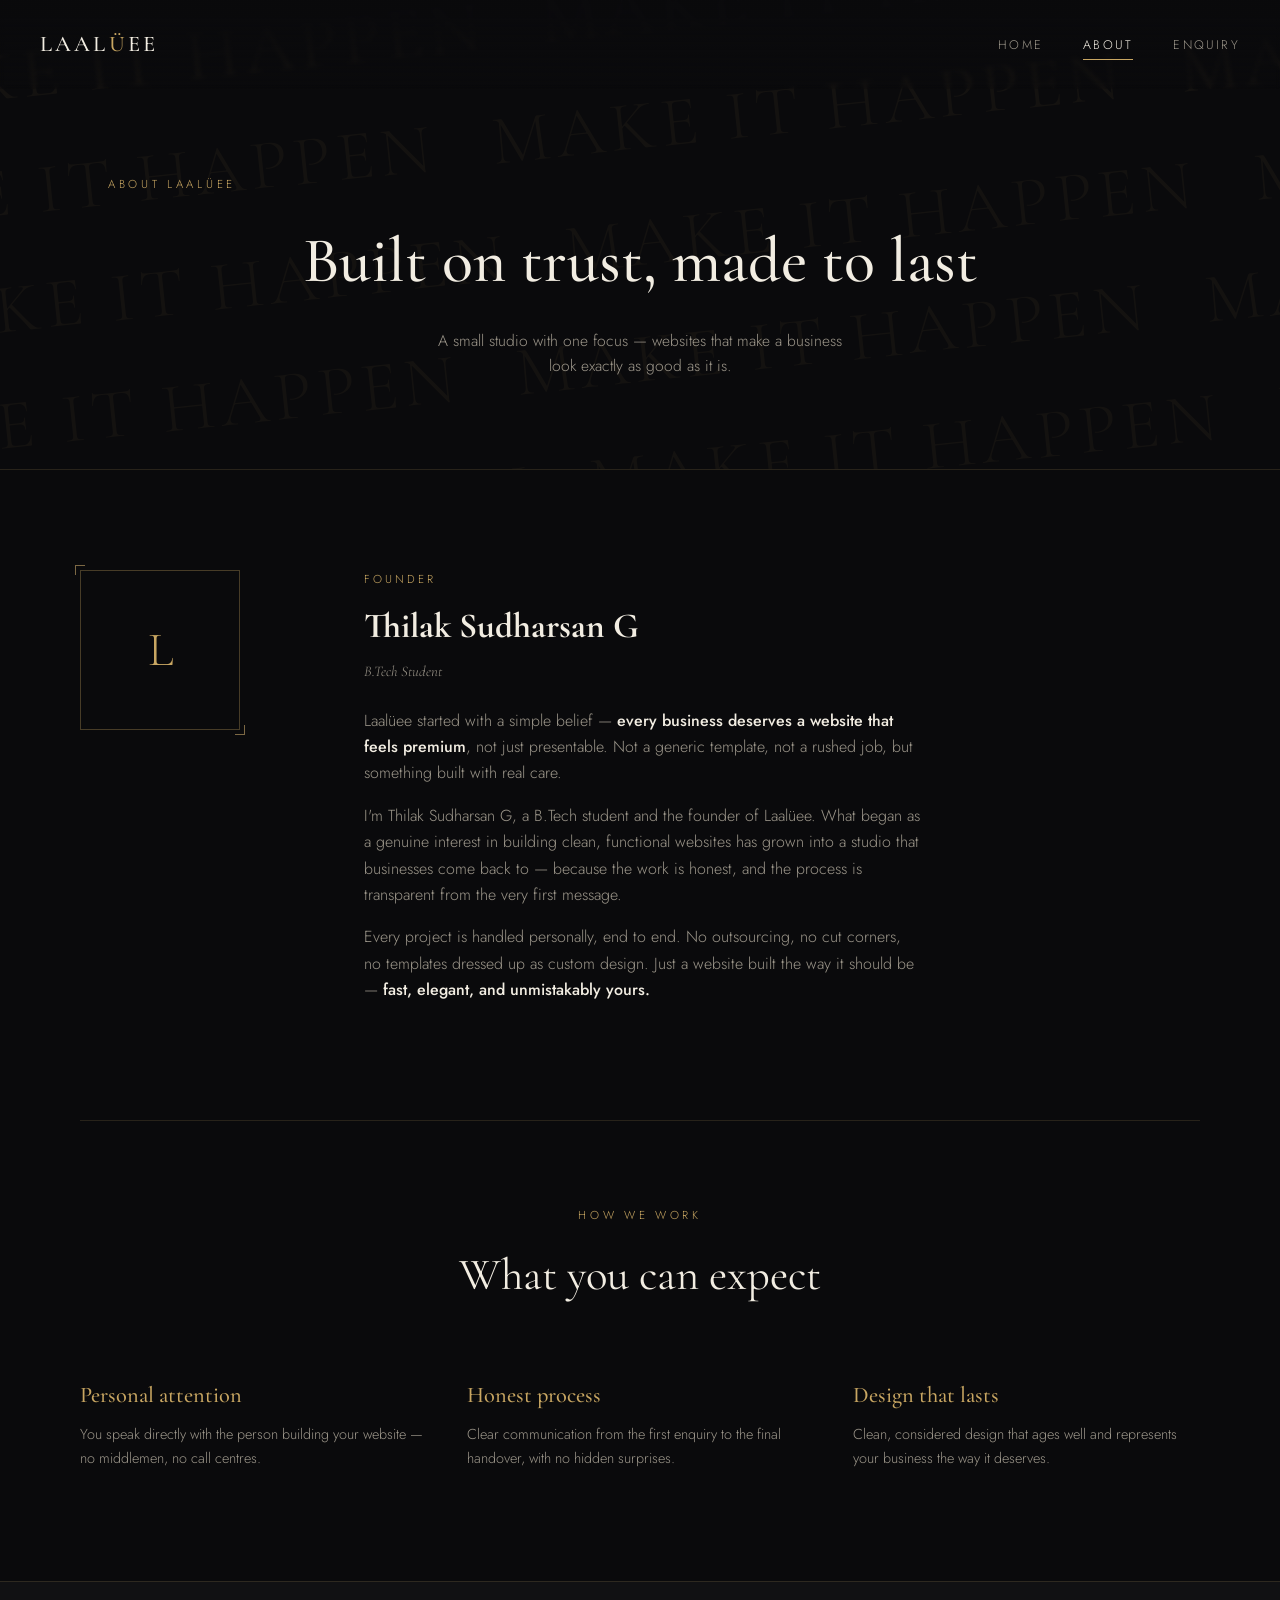
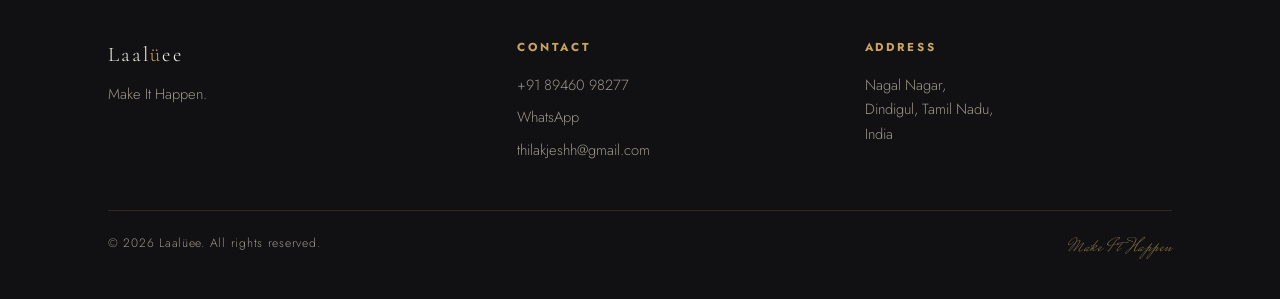
==== about.html @ b460e50b "Add files via upload" ====
<!DOCTYPE html>
<html lang="en">
<head>
<meta charset="UTF-8">
<meta name="viewport" content="width=device-width, initial-scale=1.0">
<title>About — Laalüee</title>
<meta name="description" content="Meet Laalüee — founded by Thilak Sudharsan G, building clean, trustworthy websites for small businesses.">
<link rel="stylesheet" href="styles.css">
</head>
<body>

<div class="loader" id="pageLoader" aria-hidden="true">
  <div class="loader-inner">
    <span class="loader-ghost">Laä</span>
    <span class="loader-ink">Laä</span>
  </div>
</div>

<nav class="site-nav">
  <a href="index.html" class="logo" data-nav>Laal<span>ü</span>ee</a>
  <ul>
    <li><a href="index.html" data-nav>Home</a></li>
    <li><a href="about.html" data-nav>About</a></li>
    <li><a href="enquiry.html" data-nav>Enquiry</a></li>
  </ul>
</nav>

<header class="page-hero">
  <div class="watermark" id="watermark" aria-hidden="true"></div>
  <div class="container">
    <p class="eyebrow" style="text-align:center;">About Laalüee</p>
    <h1>Built on trust, made to last</h1>
    <p class="lede">A small studio with one focus — websites that make a business look exactly as good as it is.</p>
  </div>
</header>

<section class="container founder">
  <div class="founder-mark" aria-hidden="true">L</div>
  <div>
    <p class="founder-role">Founder</p>
    <h2 class="founder-name">Thilak Sudharsan G</h2>
    <p class="founder-title">B.Tech Student</p>
    <div class="founder-bio">
      <p>Laalüee started with a simple belief — <strong>every business deserves a website that feels premium</strong>, not just presentable. Not a generic template, not a rushed job, but something built with real care.</p>
      <p>I'm Thilak Sudharsan G, a B.Tech student and the founder of Laalüee. What began as a genuine interest in building clean, functional websites has grown into a studio that businesses come back to — because the work is honest, and the process is transparent from the very first message.</p>
      <p>Every project is handled personally, end to end. No outsourcing, no cut corners, no templates dressed up as custom design. Just a website built the way it should be — <strong>fast, elegant, and unmistakably yours.</strong></p>
    </div>
  </div>
</section>

<section class="values container">
  <div class="options-head">
    <p class="eyebrow">How we work</p>
    <h2>What you can expect</h2>
  </div>
  <div class="values-grid">
    <div>
      <h3>Personal attention</h3>
      <p>You speak directly with the person building your website — no middlemen, no call centres.</p>
    </div>
    <div>
      <h3>Honest process</h3>
      <p>Clear communication from the first enquiry to the final handover, with no hidden surprises.</p>
    </div>
    <div>
      <h3>Design that lasts</h3>
      <p>Clean, considered design that ages well and represents your business the way it deserves.</p>
    </div>
  </div>
</section>

<footer class="site-footer">
  <div class="container">
    <div class="footer-grid">
      <div class="footer-col">
        <div class="footer-brand">Laal<span>ü</span>ee</div>
        <p>Make It Happen.</p>
      </div>
      <div class="footer-col">
        <h4>Contact</h4>
        <a href="tel:+918946098277">+91 89460 98277</a>
        <a href="https://wa.me/918946098277" target="_blank" rel="noopener">WhatsApp</a>
        <a href="mailto:thilakjeshh@gmail.com">thilakjeshh@gmail.com</a>
      </div>
      <div class="footer-col">
        <h4>Address</h4>
        <p>Nagal Nagar,<br>Dindigul, Tamil Nadu,<br>India</p>
      </div>
    </div>
    <div class="footer-bottom">
      <span>&copy; <span id="year"></span> Laalüee. All rights reserved.</span>
      <span class="script">Make It Happen</span>
    </div>
  </div>
</footer>

<script src="script.js"></script>
<script>document.getElementById("year").textContent = new Date().getFullYear();</script>
</body>
</html>
---- styles.css ----
/* =========================================================
   Laalüee — Premium website design tokens & base styles
   ========================================================= */

@import url('https://fonts.googleapis.com/css2?family=Cormorant+Garamond:wght@300;400;500;600&family=Jost:wght@300;400;500;600&family=Mrs+Saint+Delafield&display=swap');

:root{
  /* --- Colour system (deliberately restrained) --- */
  --bg:          #0a0a0c;   /* near-black, warm undertone */
  --bg-soft:     #111113;
  --surface:     #17171a;
  --line:        rgba(200,166,98,0.16);
  --line-strong: rgba(200,166,98,0.32);

  --ink:         #f2ede2;   /* warm ivory text */
  --ink-dim:     #9c968a;   /* muted stone */

  --gold:        #c8a662;   /* champagne gold accent */
  --gold-soft:   rgba(200,166,98,0.10);
  --gold-dim:    #7c6844;

  --font-display: 'Cormorant Garamond', serif;
  --font-body:    'Jost', sans-serif;
  --font-script:  'Mrs Saint Delafield', cursive;

  --ease: cubic-bezier(.22,.61,.36,1);
}

*,*::before,*::after{ box-sizing: border-box; }

html{ scroll-behavior: smooth; }

body{
  margin:0;
  background: var(--bg);
  color: var(--ink);
  font-family: var(--font-body);
  font-weight: 300;
  line-height: 1.65;
  -webkit-font-smoothing: antialiased;
  overflow-x: hidden;
}

a{ color: inherit; text-decoration: none; }

img{ max-width: 100%; display:block; }

::selection{ background: var(--gold); color: #0a0a0c; }

:focus-visible{
  outline: 1px solid var(--gold);
  outline-offset: 4px;
}

.container{
  width: 100%;
  max-width: 1120px;
  margin: 0 auto;
  padding: 0 28px;
}

.eyebrow{
  display:inline-block;
  font-family: var(--font-body);
  font-size: 0.72rem;
  letter-spacing: 0.32em;
  text-transform: uppercase;
  color: var(--gold);
  margin: 0 0 14px;
}

.rule{
  width: 46px;
  height: 1px;
  background: var(--line-strong);
  margin: 22px auto;
}

/* =========================================================
   Navigation
   ========================================================= */

.site-nav{
  position: fixed;
  top:0; left:0; right:0;
  z-index: 40;
  display:flex;
  align-items:center;
  justify-content: space-between;
  padding: 26px 40px;
  background: linear-gradient(to bottom, rgba(10,10,12,0.92) 20%, rgba(10,10,12,0));
  backdrop-filter: blur(2px);
}

.site-nav .logo{
  font-family: var(--font-display);
  font-size: 1.4rem;
  letter-spacing: 0.14em;
  color: var(--ink);
  font-weight: 500;
}
.site-nav .logo span{ color: var(--gold); }

.site-nav ul{
  list-style:none;
  display:flex;
  gap: 40px;
  margin:0; padding:0;
}

.site-nav a{
  font-size: 0.78rem;
  letter-spacing: 0.18em;
  text-transform: uppercase;
  color: var(--ink-dim);
  transition: color .3s var(--ease);
  position: relative;
}
.site-nav a::after{
  content:"";
  position:absolute; left:0; right:0; bottom:-6px;
  height:1px; background: var(--gold);
  transform: scaleX(0); transform-origin: right;
  transition: transform .35s var(--ease);
}
.site-nav a:hover,
.site-nav a.active{ color: var(--ink); }
.site-nav a:hover::after,
.site-nav a.active::after{ transform: scaleX(1); transform-origin: left; }

.nav-toggle{ display:none; }

@media (max-width: 640px){
  .site-nav{ padding: 20px 22px; }
  .site-nav .logo{ font-size: 1.15rem; }
  .site-nav ul{ gap: 22px; }
  .site-nav a{ font-size: 0.68rem; letter-spacing: 0.12em; }
}

/* =========================================================
   Watermark texture — the slogan, tiled, as fabric
   ========================================================= */

.watermark{
  position: absolute;
  inset: -10% -10%;
  z-index: 0;
  display:flex;
  flex-direction: column;
  justify-content: space-evenly;
  transform: rotate(-6deg);
  pointer-events: none;
  user-select: none;
  opacity: 0.05;
}
.watermark-row{
  display:flex;
  gap: 3.5rem;
  white-space: nowrap;
  font-family: var(--font-display);
  font-size: clamp(2.4rem, 6vw, 4.4rem);
  letter-spacing: 0.08em;
  color: var(--gold);
  text-transform: uppercase;
}
.watermark-row span{ opacity: 1; }
.watermark-row:nth-child(even){ transform: translateX(-4%); }

/* =========================================================
   Hero (home)
   ========================================================= */

.hero{
  position: relative;
  min-height: 100svh;
  display:flex;
  align-items:center;
  justify-content:center;
  text-align:center;
  overflow:hidden;
  border-bottom: 1px solid var(--line);
}

.hero-content{
  position: relative;
  z-index: 2;
  padding-top: 40px;
}

.brand-name{
  font-family: var(--font-display);
  font-weight: 500;
  font-size: clamp(3.2rem, 9vw, 6.4rem);
  letter-spacing: 0.06em;
  margin: 0;
  color: var(--ink);
  opacity: 0;
  transform: translateY(18px);
  animation: rise .9s var(--ease) .15s forwards;
}
.brand-name .dot{ color: var(--gold); }

.brand-slogan{
  font-family: var(--font-script);
  font-size: clamp(1.8rem, 3.4vw, 2.6rem);
  color: var(--gold);
  margin: 6px 0 0;
  font-weight: 400;
  opacity: 0;
  transform: translateY(14px);
  animation: rise .9s var(--ease) .5s forwards;
}

.hero-sub{
  font-family: var(--font-body);
  font-size: 0.78rem;
  letter-spacing: 0.3em;
  text-transform: uppercase;
  color: var(--ink-dim);
  margin-top: 18px;
  opacity: 0;
  animation: rise .9s var(--ease) .8s forwards;
}

@keyframes rise{ to{ opacity:1; transform: translateY(0); } }

/* scroll cue */
.scroll-cue{
  position:absolute; bottom: 34px; left:50%;
  transform: translateX(-50%);
  z-index: 2;
  width:1px; height: 46px;
  background: linear-gradient(to bottom, transparent, var(--gold-dim));
}
.scroll-cue::after{
  content:"";
  position:absolute; top:0; left:-2px;
  width:5px; height:5px; border-radius:50%;
  background: var(--gold);
  animation: drip 2.2s ease-in-out infinite;
}
@keyframes drip{
  0%{ top:0; opacity:0; }
  15%{ opacity:1; }
  85%{ opacity:1; }
  100%{ top:100%; opacity:0; }
}

/* =========================================================
   Marquee — pricing + slogan, always moving
   ========================================================= */

.marquee{
  position: relative;
  border-top: 1px solid var(--line);
  border-bottom: 1px solid var(--line);
  background: var(--bg-soft);
  overflow: hidden;
  padding: 18px 0;
}
.marquee-track{
  display:flex;
  width: max-content;
  animation: scroll-left 28s linear infinite;
}
.marquee-track span{
  font-family: var(--font-body);
  font-size: 0.92rem;
  letter-spacing: 0.14em;
  text-transform: uppercase;
  color: var(--ink-dim);
  padding: 0 2.4rem;
  white-space: nowrap;
  display:flex;
  align-items:center;
  gap: 2.4rem;
}
.marquee-track span.price{ color: var(--ink); }
.marquee-track span.slogan{
  font-family: var(--font-script);
  font-size: 1.5rem;
  color: var(--gold);
  text-transform: none;
  letter-spacing: 0.02em;
}
.marquee-track .divider{ color: var(--gold-dim); }

@keyframes scroll-left{
  from{ transform: translateX(0); }
  to{ transform: translateX(-50%); }
}

@media (prefers-reduced-motion: reduce){
  .marquee-track{ animation: none; }
  .brand-name,.brand-slogan,.hero-sub{ animation: none; opacity:1; transform:none; }
}

/* =========================================================
   Options / cards section (home)
   ========================================================= */

.options{
  padding: 120px 0;
  position: relative;
}
.options-head{ text-align:center; margin-bottom: 64px; }
.options-head h2{
  font-family: var(--font-display);
  font-weight: 400;
  font-size: clamp(2rem, 4vw, 2.8rem);
  margin: 0;
}

.option-grid{
  display:grid;
  grid-template-columns: 1fr 1fr;
  gap: 1px;
  background: var(--line);
  border: 1px solid var(--line);
}

.option-card{
  background: var(--bg);
  padding: 56px 44px;
  display:flex;
  flex-direction: column;
  gap: 14px;
  transition: background .4s var(--ease);
}
.option-card:hover{ background: var(--surface); }

.option-card .num{
  font-family: var(--font-display);
  font-size: 0.85rem;
  color: var(--gold-dim);
  letter-spacing: 0.2em;
}
.option-card h3{
  font-family: var(--font-display);
  font-weight: 500;
  font-size: 1.9rem;
  margin: 0;
}
.option-card p{
  color: var(--ink-dim);
  font-size: 0.94rem;
  margin: 0;
  max-width: 34ch;
}
.option-card .go{
  margin-top: 10px;
  font-size: 0.72rem;
  letter-spacing: 0.24em;
  text-transform: uppercase;
  color: var(--gold);
  display:inline-flex;
  align-items:center;
  gap: 10px;
}
.option-card .go::after{
  content:"→";
  transition: transform .3s var(--ease);
}
.option-card:hover .go::after{ transform: translateX(6px); }

@media (max-width: 720px){
  .option-grid{ grid-template-columns: 1fr; }
  .option-card{ padding: 44px 30px; }
}

/* =========================================================
   Footer
   ========================================================= */

footer.site-footer{
  border-top: 1px solid var(--line);
  padding: 56px 0 34px;
  background: var(--bg-soft);
}
.footer-grid{
  display:grid;
  grid-template-columns: 1.2fr 1fr 1fr;
  gap: 40px;
  margin-bottom: 40px;
}
.footer-col h4{
  font-family: var(--font-body);
  font-size: 0.72rem;
  letter-spacing: 0.26em;
  text-transform: uppercase;
  color: var(--gold);
  margin: 0 0 16px;
}
.footer-col p, .footer-col a{
  display:block;
  color: var(--ink-dim);
  font-size: 0.92rem;
  margin: 0 0 8px;
  transition: color .25s var(--ease);
}
.footer-col a:hover{ color: var(--gold); }

.footer-brand{
  font-family: var(--font-display);
  font-size: 1.3rem;
  letter-spacing: 0.1em;
  color: var(--ink);
  margin-bottom: 10px;
}
.footer-brand span{ color: var(--gold); }

.footer-bottom{
  border-top: 1px solid var(--line);
  padding-top: 22px;
  display:flex;
  justify-content: space-between;
  flex-wrap: wrap;
  gap: 10px;
  font-size: 0.76rem;
  letter-spacing: 0.06em;
  color: var(--ink-dim);
}
.footer-bottom .script{
  font-family: var(--font-script);
  font-size: 1.2rem;
  color: var(--gold-dim);
}

@media (max-width: 780px){
  .footer-grid{ grid-template-columns: 1fr; gap: 30px; }
}

/* =========================================================
   Inner page hero (About / Enquiry)
   ========================================================= */

.page-hero{
  position: relative;
  padding: 170px 0 90px;
  overflow: hidden;
  border-bottom: 1px solid var(--line);
}
.page-hero h1{
  position: relative; z-index: 2;
  font-family: var(--font-display);
  font-weight: 500;
  font-size: clamp(2.6rem, 6vw, 4rem);
  margin: 0;
  text-align: center;
}
.page-hero .lede{
  position: relative; z-index: 2;
  text-align:center;
  color: var(--ink-dim);
  max-width: 46ch;
  margin: 14px auto 0;
  font-size: 0.98rem;
}

/* =========================================================
   About page
   ========================================================= */

.founder{
  padding: 100px 0;
  display:grid;
  grid-template-columns: 220px 1fr;
  gap: 64px;
  align-items: start;
}
.founder-mark{
  width: 160px; height: 160px;
  border: 1px solid var(--line-strong);
  display:flex; align-items:center; justify-content:center;
  font-family: var(--font-display);
  font-size: 3rem;
  color: var(--gold);
  position: relative;
}
.founder-mark::before,
.founder-mark::after{
  content:"";
  position:absolute; width: 10px; height: 10px;
  border: 1px solid var(--gold-dim);
}
.founder-mark::before{ top:-6px; left:-6px; border-width: 1px 0 0 1px; }
.founder-mark::after{ bottom:-6px; right:-6px; border-width: 0 1px 1px 0; }

.founder-role{
  font-size: 0.72rem;
  letter-spacing: 0.26em;
  text-transform: uppercase;
  color: var(--gold);
  margin: 0 0 8px;
}
.founder-name{
  font-family: var(--font-display);
  font-size: 2.2rem;
  margin: 0 0 4px;
}
.founder-title{
  color: var(--ink-dim);
  font-size: 0.92rem;
  margin: 0 0 24px;
  font-style: italic;
  font-family: var(--font-display);
}
.founder-bio p{
  color: var(--ink-dim);
  max-width: 62ch;
  margin: 0 0 16px;
}
.founder-bio strong{ color: var(--ink); font-weight: 500; }

@media (max-width: 780px){
  .founder{ grid-template-columns: 1fr; gap: 30px; text-align:center; }
  .founder-mark{ margin: 0 auto; }
  .founder-bio p{ margin-left:auto; margin-right:auto; }
}

.values{
  border-top: 1px solid var(--line);
  padding: 80px 0 110px;
}
.values-grid{
  display:grid;
  grid-template-columns: repeat(3,1fr);
  gap: 40px;
  margin-top: 50px;
}
.values-grid h3{
  font-family: var(--font-display);
  font-size: 1.4rem;
  margin: 0 0 10px;
  color: var(--gold);
  font-weight: 500;
}
.values-grid p{
  color: var(--ink-dim);
  font-size: 0.9rem;
  margin: 0;
}
@media (max-width: 780px){
  .values-grid{ grid-template-columns: 1fr; }
}

/* =========================================================
   Enquiry page
   ========================================================= */

.enquiry-wrap{
  padding: 90px 0 140px;
  display:grid;
  grid-template-columns: 1fr 1.1fr;
  gap: 70px;
}
.enquiry-info h2{
  font-family: var(--font-display);
  font-size: 1.9rem;
  margin: 0 0 16px;
  font-weight: 500;
}
.enquiry-info p{ color: var(--ink-dim); font-size: 0.94rem; }
.enquiry-contact{ margin-top: 40px; }
.enquiry-contact a{
  display:flex; align-items:center; gap: 12px;
  color: var(--ink); font-size: 0.94rem; margin-bottom: 16px;
  transition: color .25s var(--ease);
}
.enquiry-contact a:hover{ color: var(--gold); }
.enquiry-contact .tag{
  font-size: 0.66rem; letter-spacing: 0.2em; text-transform: uppercase;
  color: var(--gold-dim); width: 92px; flex-shrink:0;
}

.form-card{
  background: var(--surface);
  border: 1px solid var(--line);
  padding: 48px;
  position: relative;
}
.field{ margin-bottom: 26px; position: relative; }
.field label{
  display:block;
  font-size: 0.68rem;
  letter-spacing: 0.2em;
  text-transform: uppercase;
  color: var(--gold-dim);
  margin-bottom: 10px;
}
.field input,
.field textarea{
  width: 100%;
  background: transparent;
  border: none;
  border-bottom: 1px solid var(--line-strong);
  color: var(--ink);
  font-family: var(--font-body);
  font-size: 1rem;
  font-weight: 300;
  padding: 8px 2px 12px;
  transition: border-color .3s var(--ease);
}
.field input::placeholder,
.field textarea::placeholder{ color: rgba(242,237,226,0.28); }
.field input:focus,
.field textarea:focus{
  outline: none;
  border-bottom-color: var(--gold);
}

.submit-btn{
  appearance: none;
  border: 1px solid var(--gold);
  background: transparent;
  color: var(--gold);
  font-family: var(--font-body);
  font-size: 0.78rem;
  letter-spacing: 0.24em;
  text-transform: uppercase;
  padding: 15px 34px;
  cursor: pointer;
  transition: background .3s var(--ease), color .3s var(--ease);
  margin-top: 6px;
}
.submit-btn:hover{ background: var(--gold); color: #0a0a0c; }
.submit-btn:disabled{ opacity: 0.5; cursor: progress; }

.form-note{
  font-size: 0.78rem;
  color: var(--ink-dim);
  margin-top: 16px;
}
.form-note.error{ color: #c9776a; }

.form-success{
  display:none;
  text-align:center;
  padding: 30px 0;
}
.form-success.show{ display:block; }
.form-success .script-line{
  font-family: var(--font-script);
  font-size: 3rem;
  color: var(--gold);
  margin: 0 0 10px;
}
.form-success p{ color: var(--ink-dim); font-size: 0.92rem; }

@media (max-width: 860px){
  .enquiry-wrap{ grid-template-columns: 1fr; gap: 46px; }
  .form-card{ padding: 34px 26px; }
}

/* =========================================================
   Loader overlay — "Laä" written on a loop
   ========================================================= */

.loader{
  position: fixed;
  inset: 0;
  z-index: 999;
  background: var(--bg);
  display:flex;
  align-items:center;
  justify-content:center;
  opacity: 1;
  visibility: visible;
  transition: opacity .5s var(--ease), visibility .5s var(--ease);
}
.loader.hidden{
  opacity: 0;
  visibility: hidden;
  pointer-events: none;
}

.loader-inner{
  position: relative;
  font-family: var(--font-script);
  font-size: clamp(3.4rem, 10vw, 5.5rem);
  line-height: 1;
}
.loader-ghost{ color: rgba(200,166,98,0.14); }
.loader-ink{
  position:absolute; inset:0;
  color: var(--gold);
  clip-path: inset(0 100% 0 0);
  animation: write-loop 2s ease-in-out infinite;
}
@keyframes write-loop{
  0%{   clip-path: inset(0 100% 0 0); }
  42%{  clip-path: inset(0 0% 0 0); }
  62%{  clip-path: inset(0 0% 0 0); }
  100%{ clip-path: inset(0 100% 0 0); }
}

@media (prefers-reduced-motion: reduce){
  .loader-ink{ animation: none; clip-path: inset(0 0 0 0); }
}
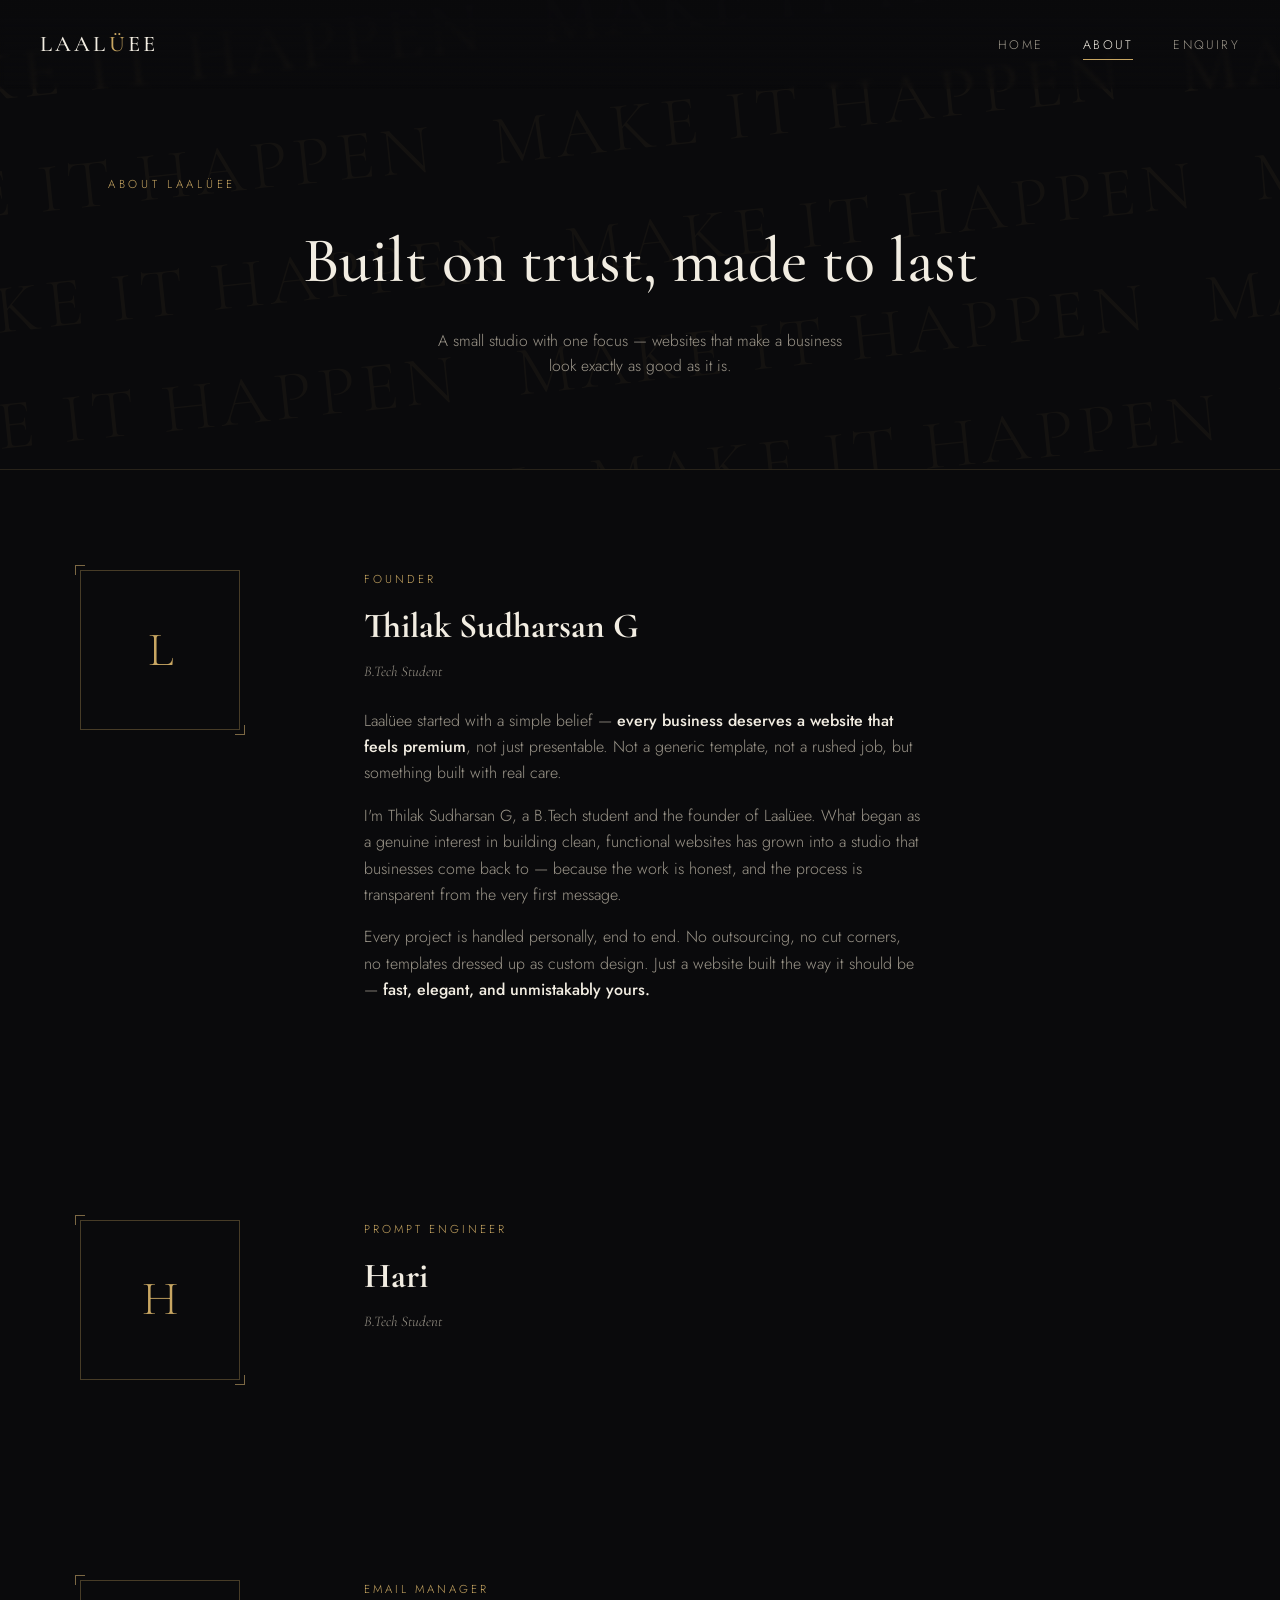
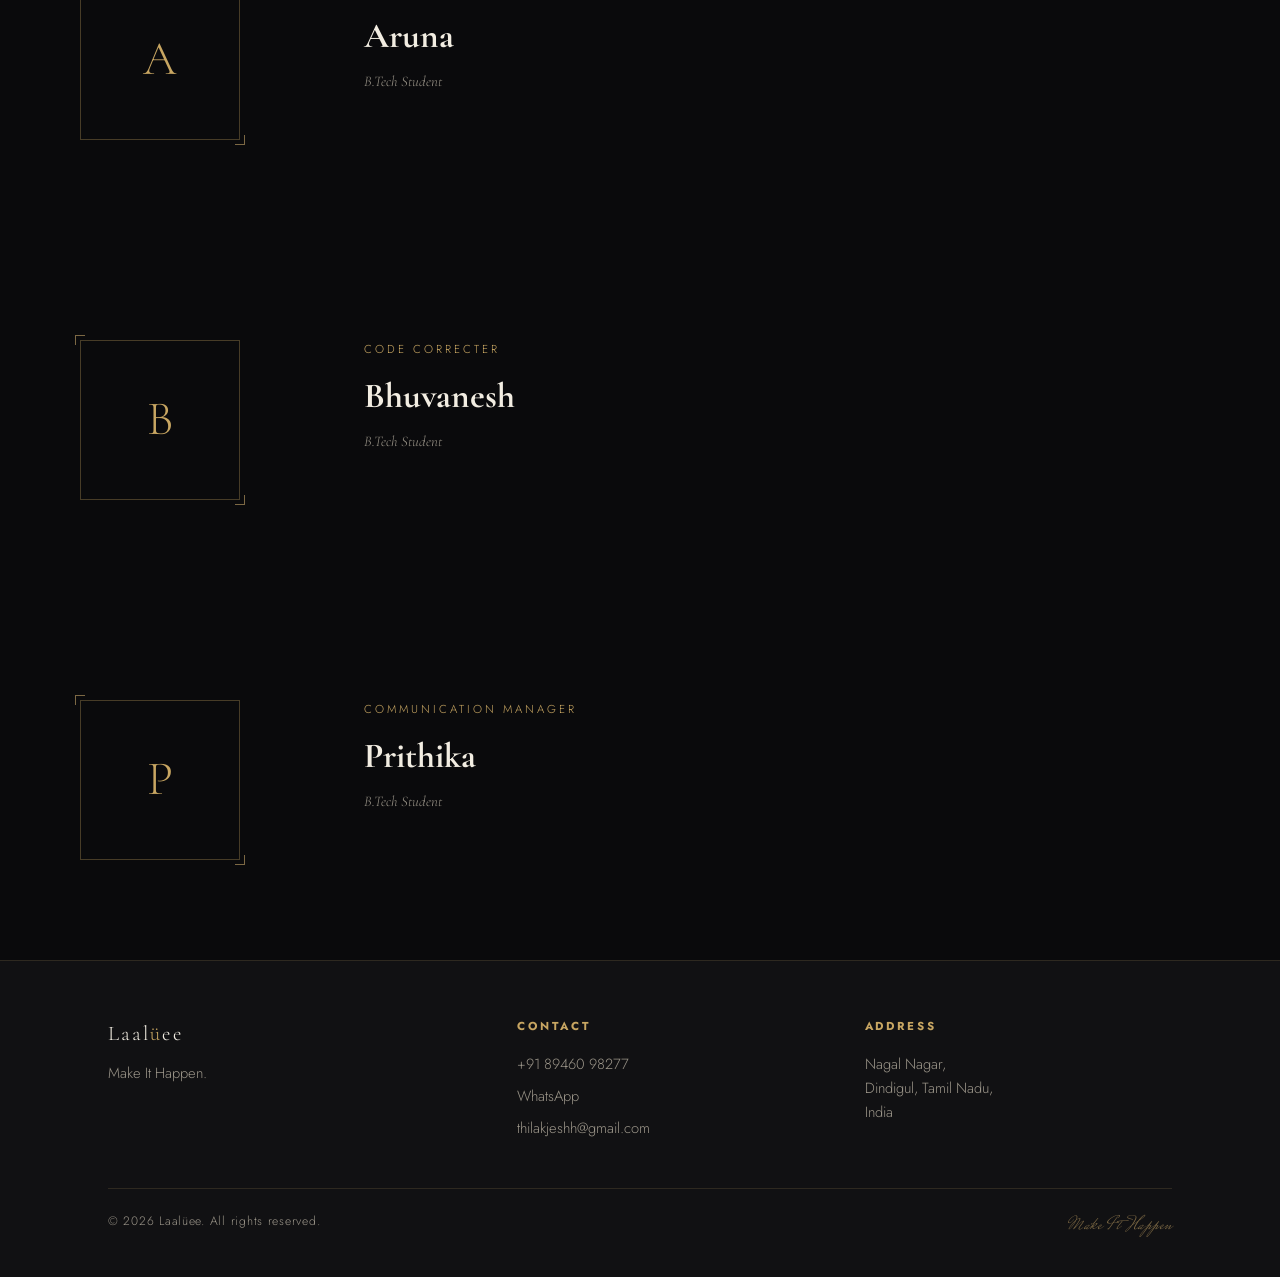
==== commit db5c1199: "Update about.html" ====
--- a/about.html
+++ b/about.html
@@ -33,41 +33,96 @@
     <p class="lede">A small studio with one focus — websites that make a business look exactly as good as it is.</p>
   </div>
 </header>
+<section class="container founder">
+
+  <div class="founder-mark" aria-hidden="true">L</div>
+
+  <div>
+
+    <p class="founder-role">Founder</p>
+
+    <h2 class="founder-name">Thilak Sudharsan G</h2>
+
+    <p class="founder-title">B.Tech Student</p>
+
+    <div class="founder-bio">
+
+      <p>Laalüee started with a simple belief — <strong>every business deserves a website that feels premium</strong>, not just presentable. Not a generic template, not a rushed job, but something built with real care.</p>
+
+      <p>I'm Thilak Sudharsan G, a B.Tech student and the founder of Laalüee. What began as a genuine interest in building clean, functional websites has grown into a studio that businesses come back to — because the work is honest, and the process is transparent from the very first message.</p>
+
+      <p>Every project is handled personally, end to end. No outsourcing, no cut corners, no templates dressed up as custom design. Just a website built the way it should be — <strong>fast, elegant, and unmistakably yours.</strong></p>
+
+    </div>
+
+  </div>
+
+</section>
 
 <section class="container founder">
-  <div class="founder-mark" aria-hidden="true">L</div>
+
+  <div class="founder-mark" aria-hidden="true">H</div>
+
   <div>
-    <p class="founder-role">Founder</p>
-    <h2 class="founder-name">Thilak Sudharsan G</h2>
+
+    <p class="founder-role">Prompt Engineer</p>
+
+    <h2 class="founder-name">Hari</h2>
+
     <p class="founder-title">B.Tech Student</p>
-    <div class="founder-bio">
-      <p>Laalüee started with a simple belief — <strong>every business deserves a website that feels premium</strong>, not just presentable. Not a generic template, not a rushed job, but something built with real care.</p>
-      <p>I'm Thilak Sudharsan G, a B.Tech student and the founder of Laalüee. What began as a genuine interest in building clean, functional websites has grown into a studio that businesses come back to — because the work is honest, and the process is transparent from the very first message.</p>
-      <p>Every project is handled personally, end to end. No outsourcing, no cut corners, no templates dressed up as custom design. Just a website built the way it should be — <strong>fast, elegant, and unmistakably yours.</strong></p>
-    </div>
+
   </div>
+
 </section>
 
-<section class="values container">
-  <div class="options-head">
-    <p class="eyebrow">How we work</p>
-    <h2>What you can expect</h2>
+<section class="container founder">
+
+  <div class="founder-mark" aria-hidden="true">A</div>
+
+  <div>
+
+    <p class="founder-role">Email Manager</p>
+
+    <h2 class="founder-name">Aruna</h2>
+
+    <p class="founder-title">B.Tech Student</p>
+
   </div>
-  <div class="values-grid">
-    <div>
-      <h3>Personal attention</h3>
-      <p>You speak directly with the person building your website — no middlemen, no call centres.</p>
-    </div>
-    <div>
-      <h3>Honest process</h3>
-      <p>Clear communication from the first enquiry to the final handover, with no hidden surprises.</p>
-    </div>
-    <div>
-      <h3>Design that lasts</h3>
-      <p>Clean, considered design that ages well and represents your business the way it deserves.</p>
-    </div>
+
+</section>
+
+<section class="container founder">
+
+  <div class="founder-mark" aria-hidden="true">B</div>
+
+  <div>
+
+    <p class="founder-role">Code Correcter</p>
+
+    <h2 class="founder-name">Bhuvanesh</h2>
+
+    <p class="founder-title">B.Tech Student</p>
+
   </div>
+
 </section>
+
+<section class="container founder">
+
+  <div class="founder-mark" aria-hidden="true">P</div>
+
+  <div>
+
+    <p class="founder-role">Communication Manager</p>
+
+    <h2 class="founder-name">Prithika</h2>
+
+    <p class="founder-title">B.Tech Student</p>
+
+  </div>
+
+</section>
+
 
 <footer class="site-footer">
   <div class="container">
